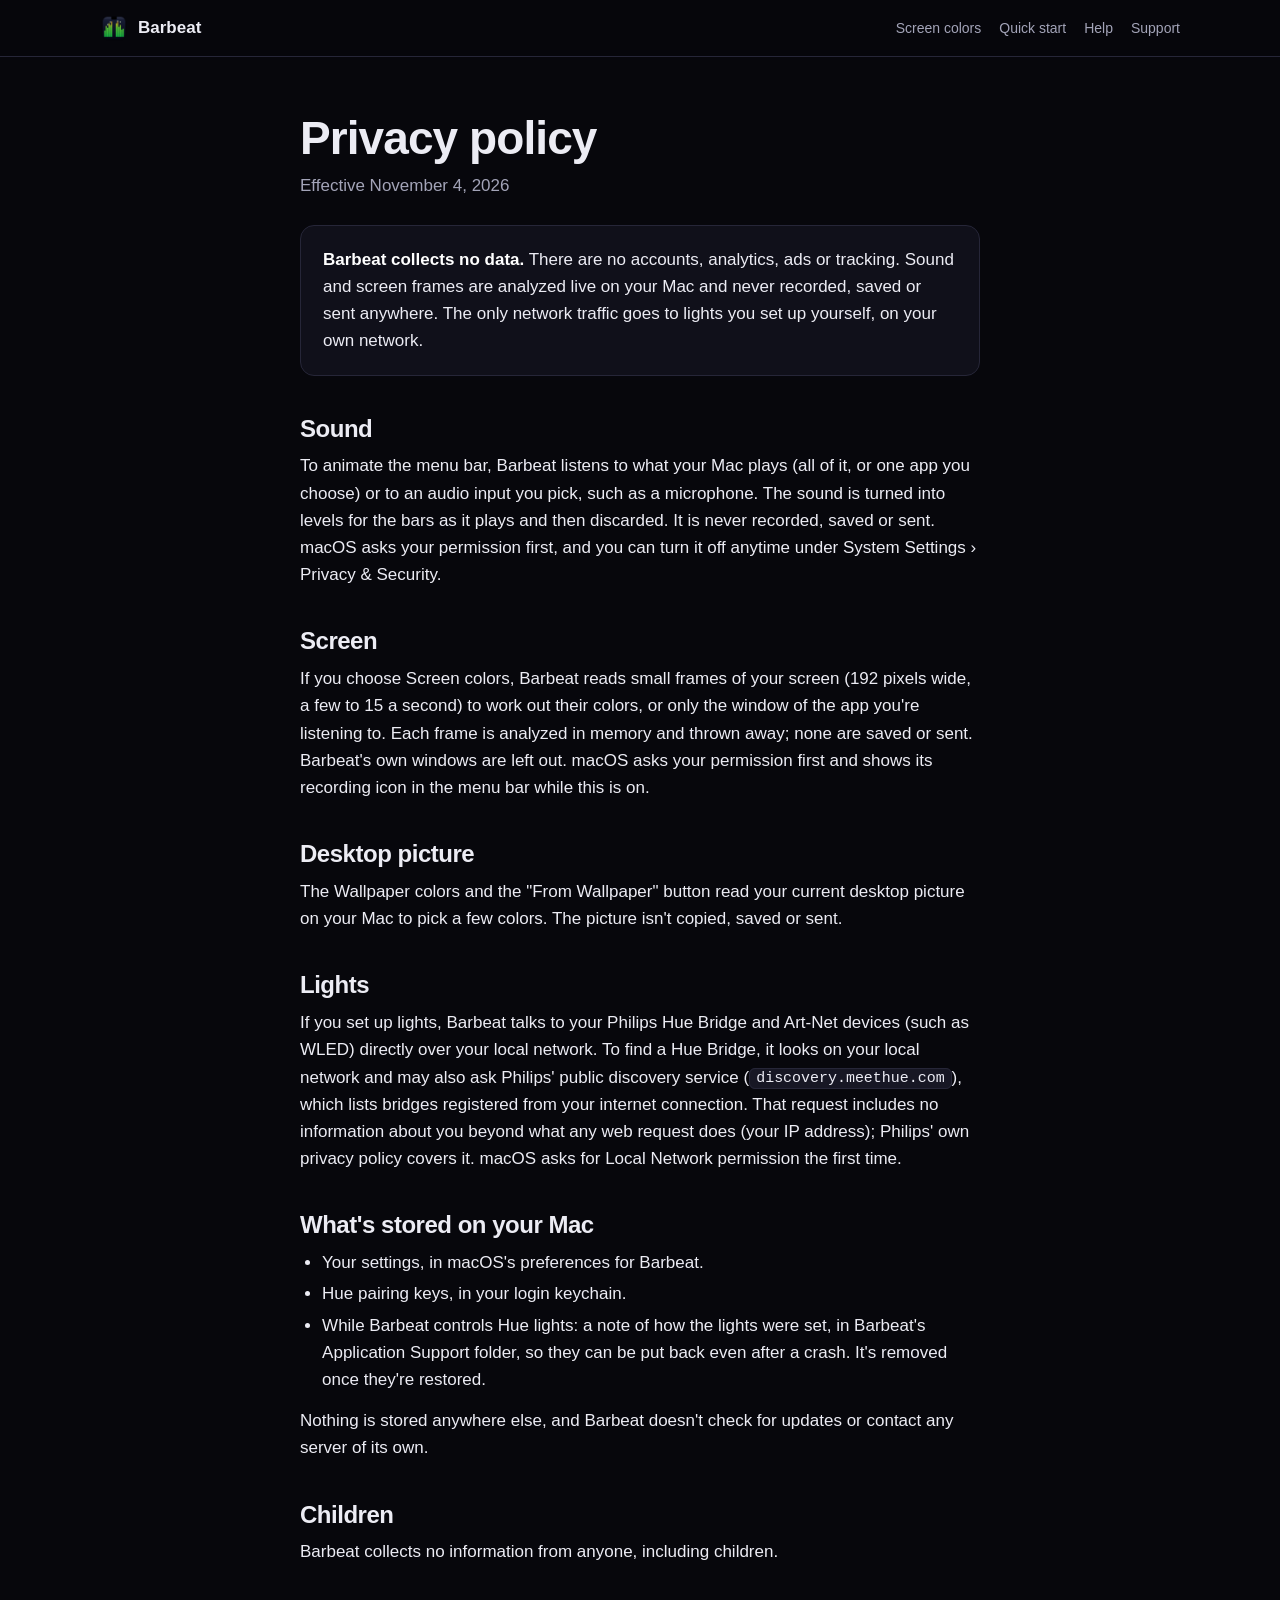
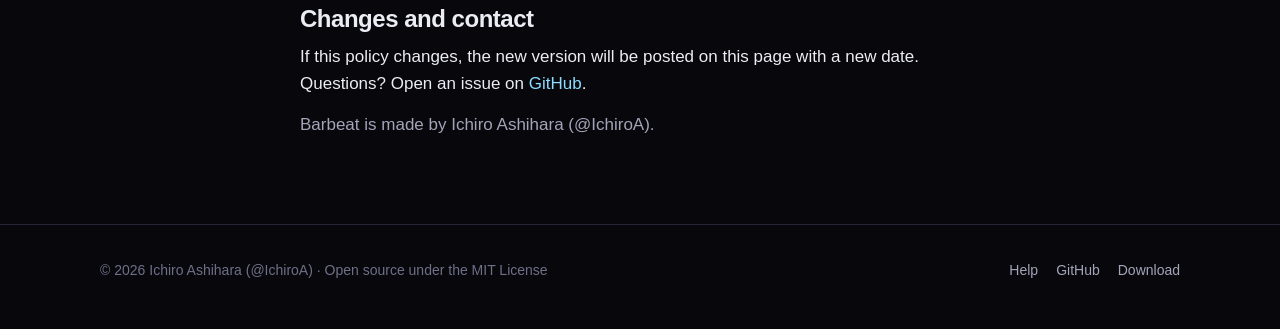
==== docs/privacy.html @ f51267a4 "Barbeat 1.10 A macOS menu bar light show that moves with your music and takes its colors from your s" ====
<!doctype html>
<html lang="en">
<head>
  <meta charset="utf-8">
  <meta name="viewport" content="width=device-width, initial-scale=1">
  <title>Barbeat · Privacy</title>
  <meta name="description" content="Barbeat's privacy policy: it collects no data. Sound and screen frames are analyzed live on your Mac and never recorded, saved or sent.">
  <link rel="icon" href="images/icon.png">
  <link rel="stylesheet" href="style.css">
</head>
<body>

<header class="topbar">
  <div class="wrap">
    <a class="brand" href="index.html"><img src="images/icon.png" alt="" width="28" height="28">Barbeat</a>
    <nav aria-label="Sections">
      <a href="index.html#screen-colors">Screen colors</a>
      <a class="optional" href="index.html#start">Quick start</a>
      <a href="index.html#help">Help</a>
      <a href="index.html#support">Support</a>
    </nav>
  </div>
</header>

<main class="page">
  <div class="wrap prose">
    <h1>Privacy policy</h1>
    <p class="muted">Effective November 4, 2026</p>

    <div class="summary-box">
      <p><strong>Barbeat collects no data.</strong> There are no accounts, analytics, ads or tracking. Sound and screen frames are analyzed live on your Mac and never recorded, saved or sent anywhere. The only network traffic goes to lights you set up yourself, on your own network.</p>
    </div>

    <h2>Sound</h2>
    <p>To animate the menu bar, Barbeat listens to what your Mac plays (all of it, or one app you choose) or to an audio input you pick, such as a microphone. The sound is turned into levels for the bars as it plays and then discarded. It is never recorded, saved or sent. macOS asks your permission first, and you can turn it off anytime under System Settings › Privacy &amp; Security.</p>

    <h2>Screen</h2>
    <p>If you choose Screen colors, Barbeat reads small frames of your screen (192 pixels wide, a few to 15 a second) to work out their colors, or only the window of the app you're listening to. Each frame is analyzed in memory and thrown away; none are saved or sent. Barbeat's own windows are left out. macOS asks your permission first and shows its recording icon in the menu bar while this is on.</p>

    <h2>Desktop picture</h2>
    <p>The Wallpaper colors and the "From Wallpaper" button read your current desktop picture on your Mac to pick a few colors. The picture isn't copied, saved or sent.</p>

    <h2>Lights</h2>
    <p>If you set up lights, Barbeat talks to your Philips Hue Bridge and Art-Net devices (such as WLED) directly over your local network. To find a Hue Bridge, it looks on your local network and may also ask Philips' public discovery service (<code>discovery.meethue.com</code>), which lists bridges registered from your internet connection. That request includes no information about you beyond what any web request does (your IP address); Philips' own privacy policy covers it. macOS asks for Local Network permission the first time.</p>

    <h2>What's stored on your Mac</h2>
    <ul>
      <li>Your settings, in macOS's preferences for Barbeat.</li>
      <li>Hue pairing keys, in your login keychain.</li>
      <li>While Barbeat controls Hue lights: a note of how the lights were set, in Barbeat's Application Support folder, so they can be put back even after a crash. It's removed once they're restored.</li>
    </ul>
    <p>Nothing is stored anywhere else, and Barbeat doesn't check for updates or contact any server of its own.</p>

    <h2>Children</h2>
    <p>Barbeat collects no information from anyone, including children.</p>

    <h2>Changes and contact</h2>
    <p>If this policy changes, the new version will be posted on this page with a new date. Questions? Open an issue on <a href="https://github.com/IchiroA/Barbeat/issues">GitHub</a>.</p>
    <p class="muted">Barbeat is made by Ichiro Ashihara (@IchiroA).</p>
  </div>
</main>

<footer>
  <div class="wrap">
    <span>© 2026 Ichiro Ashihara (@IchiroA) · Open source under the MIT License</span>
    <nav aria-label="Footer">
      <a href="index.html">Help</a>
      <a href="https://github.com/IchiroA/Barbeat">GitHub</a>
      <a href="https://github.com/IchiroA/Barbeat/releases/latest">Download</a>
    </nav>
  </div>
</footer>

</body>
</html>
---- docs/style.css ----
/* Barbeat help site. Dark on purpose: it's a light show. */
:root {
  color-scheme: dark;
  --bg: #07070c;
  --surface: #10101a;
  --surface-2: #171724;
  --line: #262638;
  --text: #ececf4;
  --muted: #a3a4b8;
  --faint: #6f7088;
  --link: #8bdcff;
  --cyan: #22d3ee;
  --blue: #6366f1;
  --violet: #a855f7;
  --pink: #ec4899;
  --spectrum: linear-gradient(90deg, var(--cyan), var(--blue) 38%, var(--violet) 68%, var(--pink));
  --radius: 14px;
  --wide: 1120px;
  --text-width: 720px;
}

* { box-sizing: border-box; }
html { scroll-behavior: smooth; scroll-padding-top: 72px; }
@media (prefers-reduced-motion: reduce) { html { scroll-behavior: auto; } }

body {
  margin: 0;
  background: var(--bg);
  color: var(--text);
  font: 17px/1.6 -apple-system, BlinkMacSystemFont, "SF Pro Text", "Helvetica Neue", Helvetica, Arial, sans-serif;
  -webkit-font-smoothing: antialiased;
}

img { display: block; max-width: 100%; height: auto; }
a { color: var(--link); text-decoration: none; }
a:hover { text-decoration: underline; }
code, kbd { font: 0.88em/1.4 ui-monospace, "SF Mono", Menlo, monospace; background: var(--surface-2); border: 1px solid var(--line); border-radius: 6px; padding: 0.1em 0.4em; }
strong { color: #fff; font-weight: 600; }

.wrap { max-width: var(--wide); margin: 0 auto; padding: 0 20px; }
.prose { max-width: var(--text-width); }

/* Top bar */
.topbar {
  position: sticky; top: 0; z-index: 10;
  background: rgba(7, 7, 12, 0.82);
  backdrop-filter: saturate(160%) blur(14px);
  -webkit-backdrop-filter: saturate(160%) blur(14px);
  border-bottom: 1px solid var(--line);
}
.topbar .wrap { display: flex; align-items: center; gap: 20px; height: 56px; }
.brand { flex-shrink: 0; display: flex; align-items: center; gap: 10px; color: var(--text); font-weight: 650; font-size: 17px; }
.brand:hover { text-decoration: none; }
.brand img { width: 28px; height: 28px; border-radius: 7px; }
.topbar nav { display: flex; gap: 18px; margin-left: auto; overflow-x: auto; scrollbar-width: none; }
.topbar nav::-webkit-scrollbar { display: none; }
.topbar nav a { color: var(--muted); font-size: 14px; white-space: nowrap; }
.topbar nav a:hover { color: var(--text); text-decoration: none; }
@media (max-width: 760px) { .topbar nav .optional { display: none; } }

/* Buttons */
.buttons { display: flex; flex-wrap: wrap; gap: 12px; justify-content: center; }
.button {
  display: inline-flex; align-items: center; gap: 8px;
  padding: 11px 20px; border-radius: 999px; font-weight: 600; font-size: 16px;
  color: #fff; background: var(--surface-2); border: 1px solid var(--line);
}
.button:hover { text-decoration: none; border-color: #3a3a52; }
.button.primary { background: var(--spectrum); border: 0; color: #0a0a12; }
.button.primary:hover { filter: brightness(1.08); }

/* Hero */
.hero { text-align: center; padding-top: 72px; padding-bottom: 24px; }
.hero .icon { width: 96px; height: 96px; margin: 0 auto 22px; border-radius: 22px; box-shadow: 0 12px 40px rgba(99, 102, 241, 0.35); }
.hero h1 { font-size: clamp(36px, 6vw, 64px); line-height: 1.05; letter-spacing: -0.025em; margin: 0 0 18px; font-weight: 750; }
.gradient-text { background: var(--spectrum); -webkit-background-clip: text; background-clip: text; color: transparent; }
.hero .lede { font-size: clamp(18px, 2.2vw, 21px); color: var(--muted); max-width: 720px; margin: 0 auto 28px; }
.hero .fine { color: var(--faint); font-size: 14px; margin-top: 14px; }

.shot { position: relative; margin: 40px auto 0; border-radius: var(--radius); overflow: hidden; border: 1px solid var(--line); }
.shot.glow { box-shadow: 0 30px 120px -20px rgba(168, 85, 247, 0.35), 0 10px 60px -10px rgba(34, 211, 238, 0.25); }
figure { margin: 0; }
figcaption { color: var(--faint); font-size: 14px; margin-top: 10px; }
.hero figcaption { text-align: center; }

/* Sections */
section { padding: 72px 0; border-top: 1px solid var(--line); }
section.first { border-top: 0; }
.eyebrow { display: inline-block; font-size: 13px; font-weight: 700; letter-spacing: 0.08em; text-transform: uppercase; margin-bottom: 10px; }
h2 { font-size: clamp(28px, 4vw, 42px); line-height: 1.12; letter-spacing: -0.02em; margin: 0 0 16px; font-weight: 720; }
h3 { font-size: 22px; line-height: 1.25; margin: 40px 0 10px; font-weight: 680; letter-spacing: -0.01em; }
h4 { font-size: 17px; margin: 0 0 6px; font-weight: 650; }
p { margin: 0 0 14px; }
.lead { font-size: 19px; color: var(--muted); max-width: var(--text-width); }
.muted { color: var(--muted); }
ul, ol { padding-left: 1.3em; margin: 0 0 14px; }
li { margin: 4px 0; }

/* Screen colors feature */
.feature-head { text-align: center; max-width: 820px; margin: 0 auto 40px; }
.feature-head .lead { margin: 0 auto; }
.cards { display: grid; grid-template-columns: repeat(auto-fit, minmax(260px, 1fr)); gap: 16px; }
.card { background: var(--surface); border: 1px solid var(--line); border-radius: var(--radius); padding: 22px; }
.card p:last-child { margin-bottom: 0; }
.card .tag { display: inline-block; font-size: 12px; font-weight: 700; color: #0a0a12; background: var(--spectrum); border-radius: 999px; padding: 2px 10px; margin-bottom: 10px; }
.pair { display: grid; grid-template-columns: 1fr 1fr; gap: 14px; margin-top: 18px; }
.pair figure { background: var(--surface); border: 1px solid var(--line); border-radius: var(--radius); overflow: hidden; }
.pair figcaption { margin: 0; padding: 10px 14px; color: var(--muted); }
.pair figcaption strong { color: var(--text); }
@media (max-width: 680px) { .pair { grid-template-columns: 1fr; } }
.facts { display: grid; grid-template-columns: repeat(auto-fit, minmax(230px, 1fr)); gap: 14px; margin-top: 28px; }
.fact { border-left: 2px solid; border-image: var(--spectrum) 1; padding: 2px 0 2px 14px; }
.fact strong { display: block; font-size: 16px; }
.fact span { color: var(--muted); font-size: 15px; }
.note { background: var(--surface); border: 1px solid var(--line); border-radius: 10px; padding: 14px 16px; color: var(--muted); font-size: 15px; margin-top: 22px; }

/* Steps */
.steps { counter-reset: step; list-style: none; padding: 0; display: grid; gap: 12px; }
.steps li { counter-increment: step; position: relative; padding: 16px 18px 16px 62px; background: var(--surface); border: 1px solid var(--line); border-radius: 12px; margin: 0; }
.steps li::before { content: counter(step); position: absolute; left: 18px; top: 15px; width: 28px; height: 28px; border-radius: 50%; background: var(--spectrum); color: #0a0a12; font-weight: 750; font-size: 15px; display: grid; place-items: center; }
.steps li p { margin: 2px 0 0; color: var(--muted); }

/* Style gallery */
.styles { display: grid; gap: 10px; margin-top: 28px; }
.style { display: grid; grid-template-columns: 210px 1fr; gap: 20px; align-items: center; background: var(--surface); border: 1px solid var(--line); border-radius: 12px; padding: 14px 16px; }
.style h4 { margin: 0; }
.style p { margin: 2px 0 0; color: var(--muted); font-size: 15px; line-height: 1.45; }
.style img { border-radius: 6px; width: 100%; }
@media (max-width: 720px) { .style { grid-template-columns: 1fr; gap: 10px; } }

/* Settings reference */
.settings { display: grid; grid-template-columns: 320px 1fr; gap: 48px; align-items: start; margin-top: 28px; }
.settings .panel { border-radius: 12px; overflow: hidden; border: 1px solid var(--line); }
@media (max-width: 860px) {
  .settings { grid-template-columns: 1fr; }
  .settings .panel { max-width: 320px; max-height: 560px; margin: 0 auto; }
}
dl { margin: 0; }
dt { font-weight: 650; margin-top: 18px; }
dt:first-child { margin-top: 0; }
dd { margin: 4px 0 0; color: var(--muted); }
dl + p { margin-top: 22px; }
.group-title { font-size: 13px; font-weight: 700; letter-spacing: 0.08em; text-transform: uppercase; color: var(--faint); margin: 34px 0 6px; padding-top: 18px; border-top: 1px solid var(--line); }
.group-title:first-child { margin-top: 0; padding-top: 0; border-top: 0; }

/* FAQ */
details { background: var(--surface); border: 1px solid var(--line); border-radius: 12px; padding: 0 18px; margin: 10px 0; }
summary { cursor: pointer; padding: 15px 0; font-weight: 620; list-style: none; display: flex; justify-content: space-between; gap: 12px; }
summary::-webkit-details-marker { display: none; }
summary::after { content: "+"; color: var(--faint); font-weight: 400; font-size: 22px; line-height: 1; }
details[open] summary::after { content: "–"; }
details > div { padding: 0 0 16px; color: var(--muted); }
details > div p:last-child { margin-bottom: 0; }

/* Support */
.support { text-align: center; }
.support .lead { margin: 0 auto 26px; }
.heart { color: var(--pink); }

footer { border-top: 1px solid var(--line); padding: 34px 0 48px; color: var(--faint); font-size: 14px; }
footer .wrap { display: flex; flex-wrap: wrap; gap: 10px 24px; justify-content: space-between; }
footer nav { display: flex; gap: 18px; flex-wrap: wrap; }
footer a { color: var(--muted); }

/* Privacy page */
.page { padding: 56px 0 72px; }
.page h1 { font-size: clamp(32px, 5vw, 46px); letter-spacing: -0.02em; margin: 0 0 8px; line-height: 1.1; }
.page h2 { font-size: 24px; margin: 40px 0 10px; }
.summary-box { background: var(--surface); border: 1px solid var(--line); border-radius: var(--radius); padding: 20px 22px; margin: 26px 0; }
.summary-box p:last-child { margin: 0; }
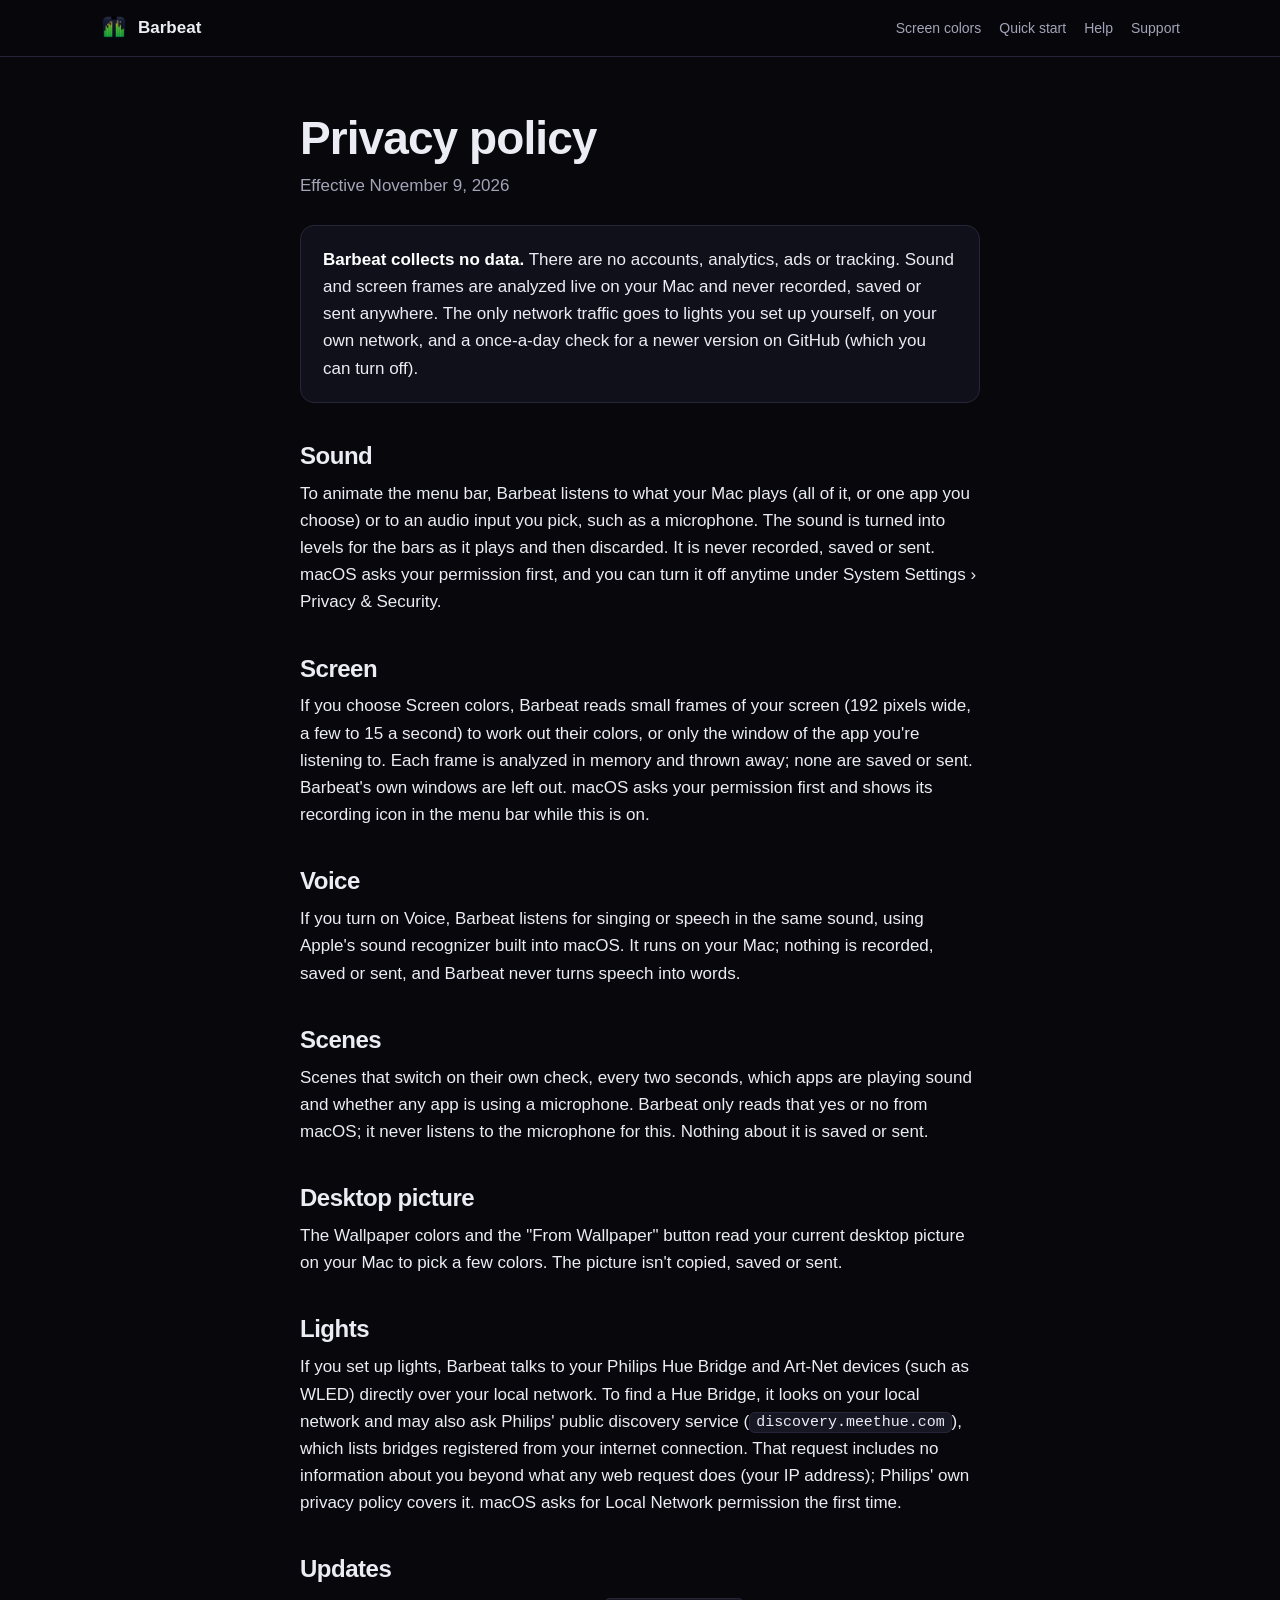
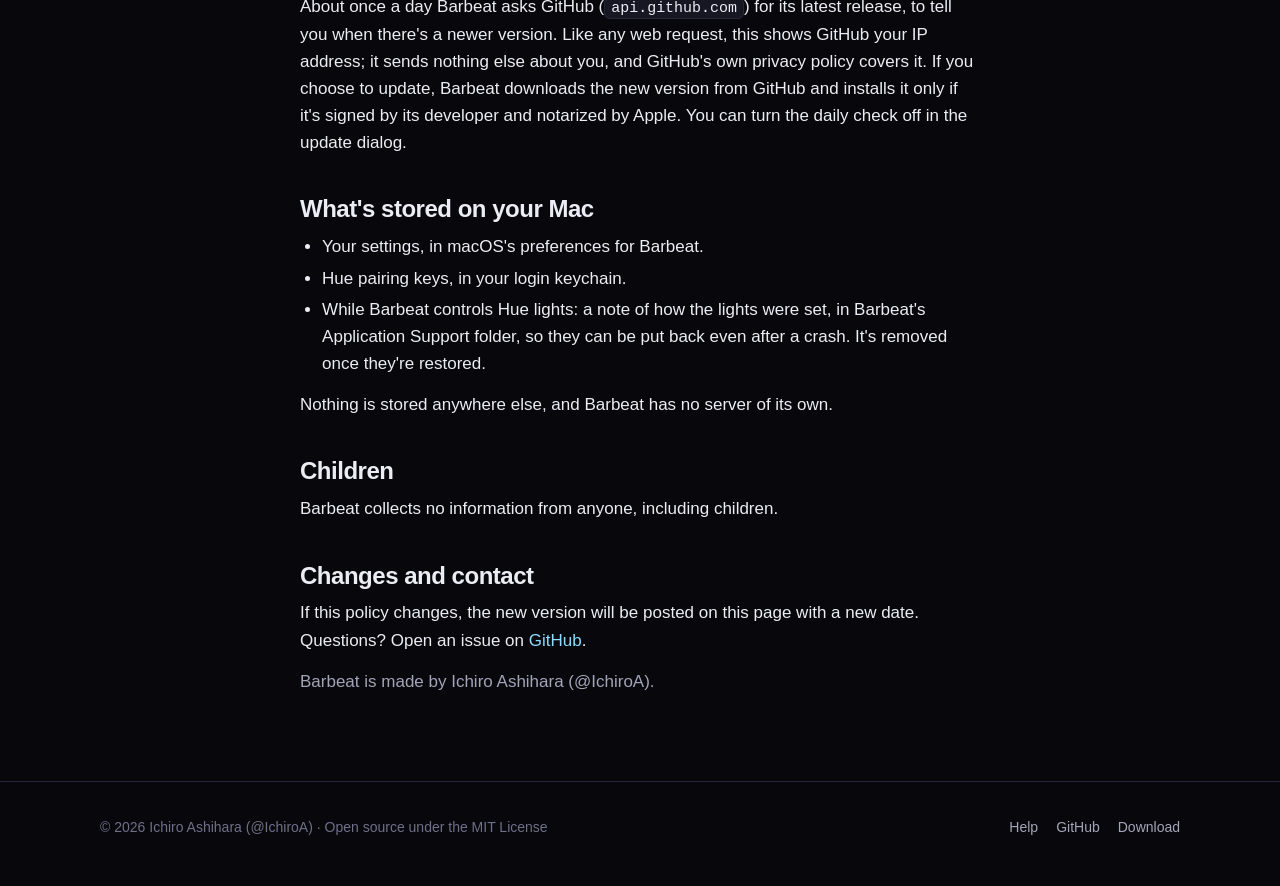
==== commit ecab552a: "Barbeat 1.11: Screen colors switch, Settings window, Scenes, Voice, updates - Screen colors is its o" ====
--- a/docs/privacy.html
+++ b/docs/privacy.html
@@ -4,7 +4,8 @@
   <meta charset="utf-8">
   <meta name="viewport" content="width=device-width, initial-scale=1">
   <title>Barbeat · Privacy</title>
-  <meta name="description" content="Barbeat's privacy policy: it collects no data. Sound and screen frames are analyzed live on your Mac and never recorded, saved or sent.">
+  <meta name="description" content="Barbeat's privacy policy: it collects no data. Sound and screen frames are analyzed live on your Mac and never recorded, saved or sent. It checks GitHub for updates once a day.">
+  <link rel="canonical" href="https://ichiroa.github.io/Barbeat/privacy.html">
   <link rel="icon" href="images/icon.png">
   <link rel="stylesheet" href="style.css">
 </head>
@@ -25,10 +26,10 @@
 <main class="page">
   <div class="wrap prose">
     <h1>Privacy policy</h1>
-    <p class="muted">Effective November 4, 2026</p>
+    <p class="muted">Effective November 9, 2026</p>
 
     <div class="summary-box">
-      <p><strong>Barbeat collects no data.</strong> There are no accounts, analytics, ads or tracking. Sound and screen frames are analyzed live on your Mac and never recorded, saved or sent anywhere. The only network traffic goes to lights you set up yourself, on your own network.</p>
+      <p><strong>Barbeat collects no data.</strong> There are no accounts, analytics, ads or tracking. Sound and screen frames are analyzed live on your Mac and never recorded, saved or sent anywhere. The only network traffic goes to lights you set up yourself, on your own network, and a once-a-day check for a newer version on GitHub (which you can turn off).</p>
     </div>
 
     <h2>Sound</h2>
@@ -37,11 +38,20 @@
     <h2>Screen</h2>
     <p>If you choose Screen colors, Barbeat reads small frames of your screen (192 pixels wide, a few to 15 a second) to work out their colors, or only the window of the app you're listening to. Each frame is analyzed in memory and thrown away; none are saved or sent. Barbeat's own windows are left out. macOS asks your permission first and shows its recording icon in the menu bar while this is on.</p>
 
+    <h2>Voice</h2>
+    <p>If you turn on Voice, Barbeat listens for singing or speech in the same sound, using Apple's sound recognizer built into macOS. It runs on your Mac; nothing is recorded, saved or sent, and Barbeat never turns speech into words.</p>
+
+    <h2>Scenes</h2>
+    <p>Scenes that switch on their own check, every two seconds, which apps are playing sound and whether any app is using a microphone. Barbeat only reads that yes or no from macOS; it never listens to the microphone for this. Nothing about it is saved or sent.</p>
+
     <h2>Desktop picture</h2>
     <p>The Wallpaper colors and the "From Wallpaper" button read your current desktop picture on your Mac to pick a few colors. The picture isn't copied, saved or sent.</p>
 
     <h2>Lights</h2>
     <p>If you set up lights, Barbeat talks to your Philips Hue Bridge and Art-Net devices (such as WLED) directly over your local network. To find a Hue Bridge, it looks on your local network and may also ask Philips' public discovery service (<code>discovery.meethue.com</code>), which lists bridges registered from your internet connection. That request includes no information about you beyond what any web request does (your IP address); Philips' own privacy policy covers it. macOS asks for Local Network permission the first time.</p>
+
+    <h2>Updates</h2>
+    <p>About once a day Barbeat asks GitHub (<code>api.github.com</code>) for its latest release, to tell you when there's a newer version. Like any web request, this shows GitHub your IP address; it sends nothing else about you, and GitHub's own privacy policy covers it. If you choose to update, Barbeat downloads the new version from GitHub and installs it only if it's signed by its developer and notarized by Apple. You can turn the daily check off in the update dialog.</p>
 
     <h2>What's stored on your Mac</h2>
     <ul>
@@ -49,7 +59,7 @@
       <li>Hue pairing keys, in your login keychain.</li>
       <li>While Barbeat controls Hue lights: a note of how the lights were set, in Barbeat's Application Support folder, so they can be put back even after a crash. It's removed once they're restored.</li>
     </ul>
-    <p>Nothing is stored anywhere else, and Barbeat doesn't check for updates or contact any server of its own.</p>
+    <p>Nothing is stored anywhere else, and Barbeat has no server of its own.</p>
 
     <h2>Children</h2>
     <p>Barbeat collects no information from anyone, including children.</p>
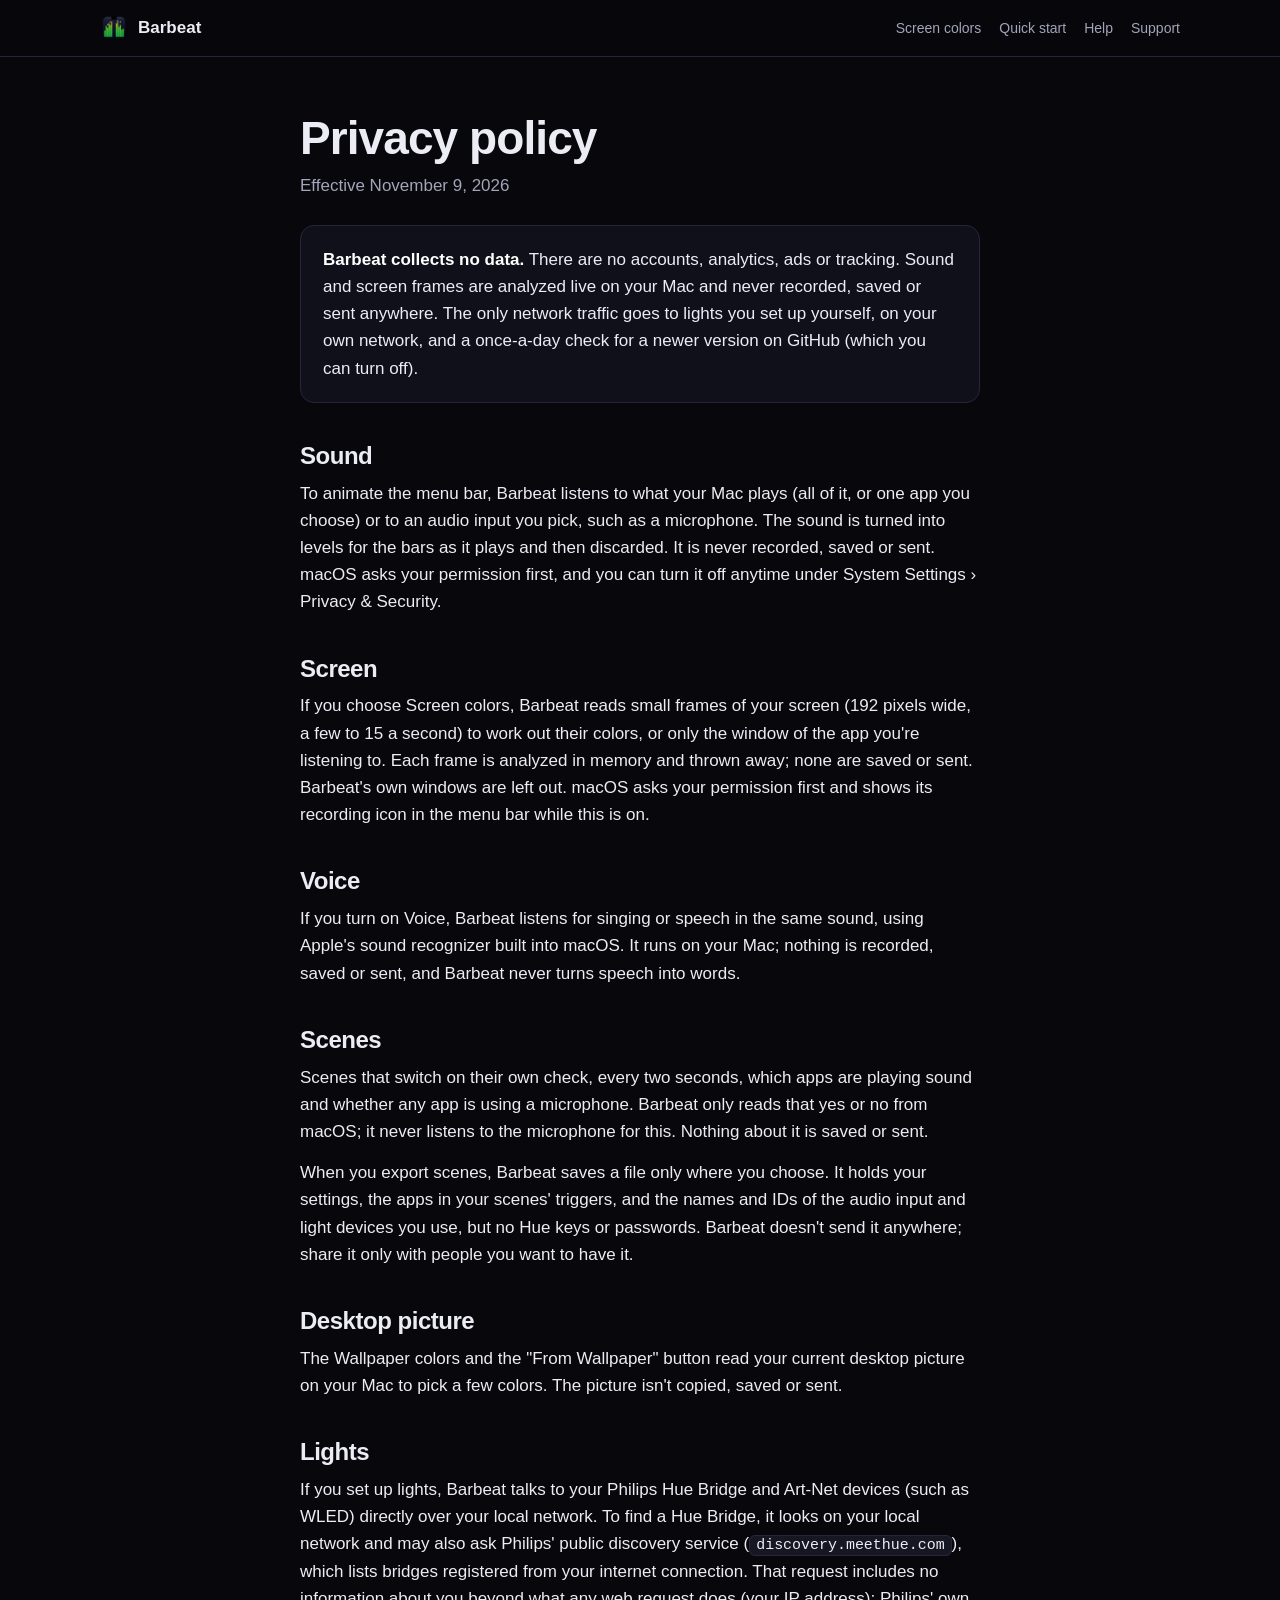
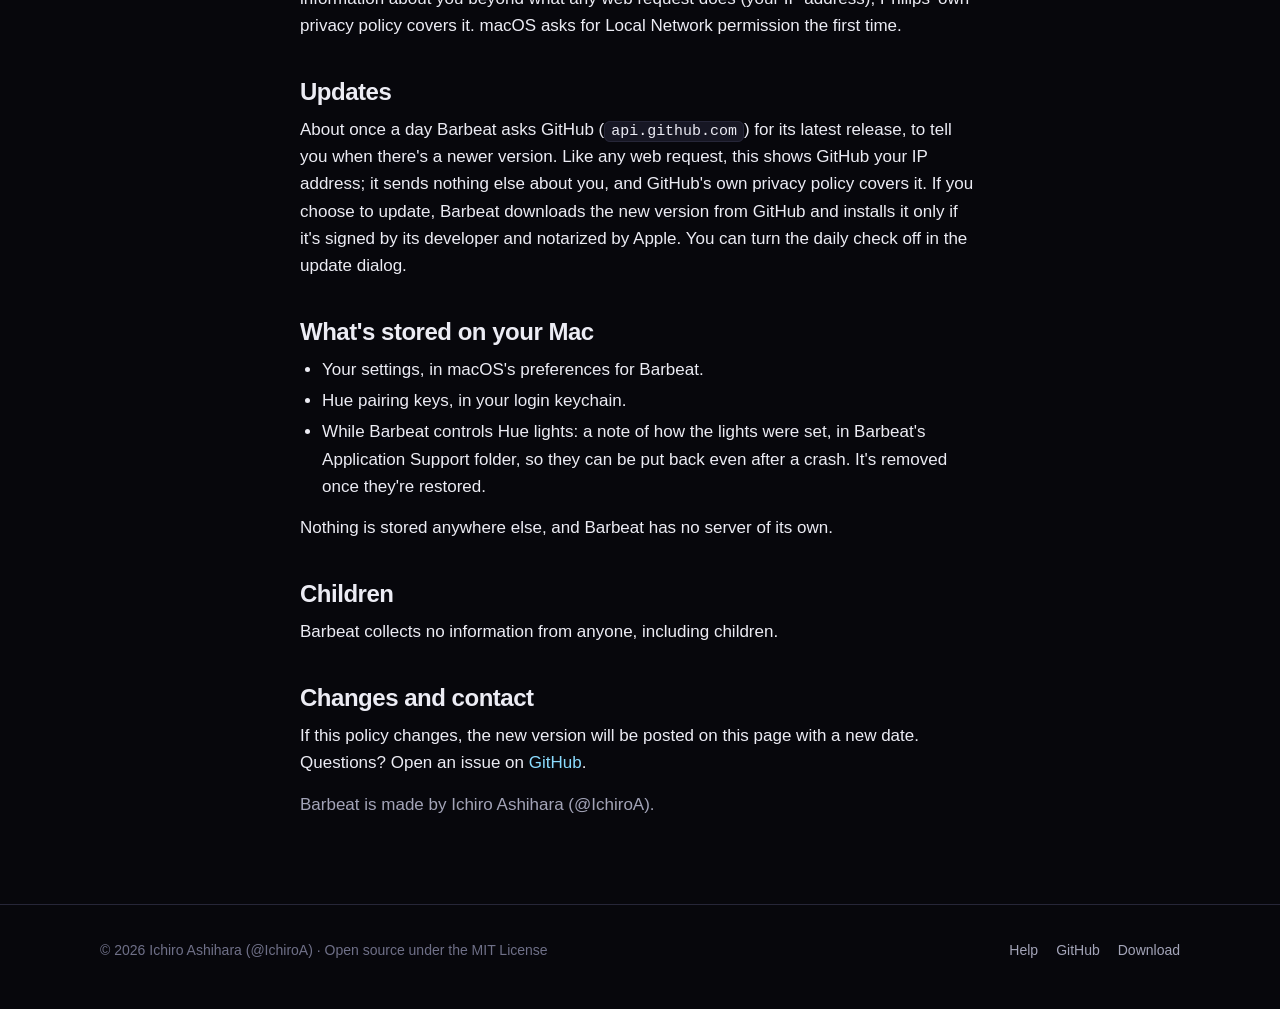
==== commit 11e7696b: "Barbeat 1.12: Scenes save almost every setting, export and import, Chameleon - Scenes now hold almos" ====
--- a/docs/privacy.html
+++ b/docs/privacy.html
@@ -43,6 +43,7 @@
 
     <h2>Scenes</h2>
     <p>Scenes that switch on their own check, every two seconds, which apps are playing sound and whether any app is using a microphone. Barbeat only reads that yes or no from macOS; it never listens to the microphone for this. Nothing about it is saved or sent.</p>
+    <p>When you export scenes, Barbeat saves a file only where you choose. It holds your settings, the apps in your scenes' triggers, and the names and IDs of the audio input and light devices you use, but no Hue keys or passwords. Barbeat doesn't send it anywhere; share it only with people you want to have it.</p>
 
     <h2>Desktop picture</h2>
     <p>The Wallpaper colors and the "From Wallpaper" button read your current desktop picture on your Mac to pick a few colors. The picture isn't copied, saved or sent.</p>
--- a/docs/style.css
+++ b/docs/style.css
@@ -100,6 +100,9 @@
 .feature-head { text-align: center; max-width: 820px; margin: 0 auto 40px; }
 .feature-head .lead { margin: 0 auto; }
 .cards { display: grid; grid-template-columns: repeat(auto-fit, minmax(260px, 1fr)); gap: 16px; }
+/* Four cards: two by two, so none is left on its own. */
+.cards.two { grid-template-columns: 1fr 1fr; }
+@media (max-width: 680px) { .cards.two { grid-template-columns: 1fr; } }
 .card { background: var(--surface); border: 1px solid var(--line); border-radius: var(--radius); padding: 22px; }
 .card p:last-child { margin-bottom: 0; }
 .card .tag { display: inline-block; font-size: 12px; font-weight: 700; color: #0a0a12; background: var(--spectrum); border-radius: 999px; padding: 2px 10px; margin-bottom: 10px; }
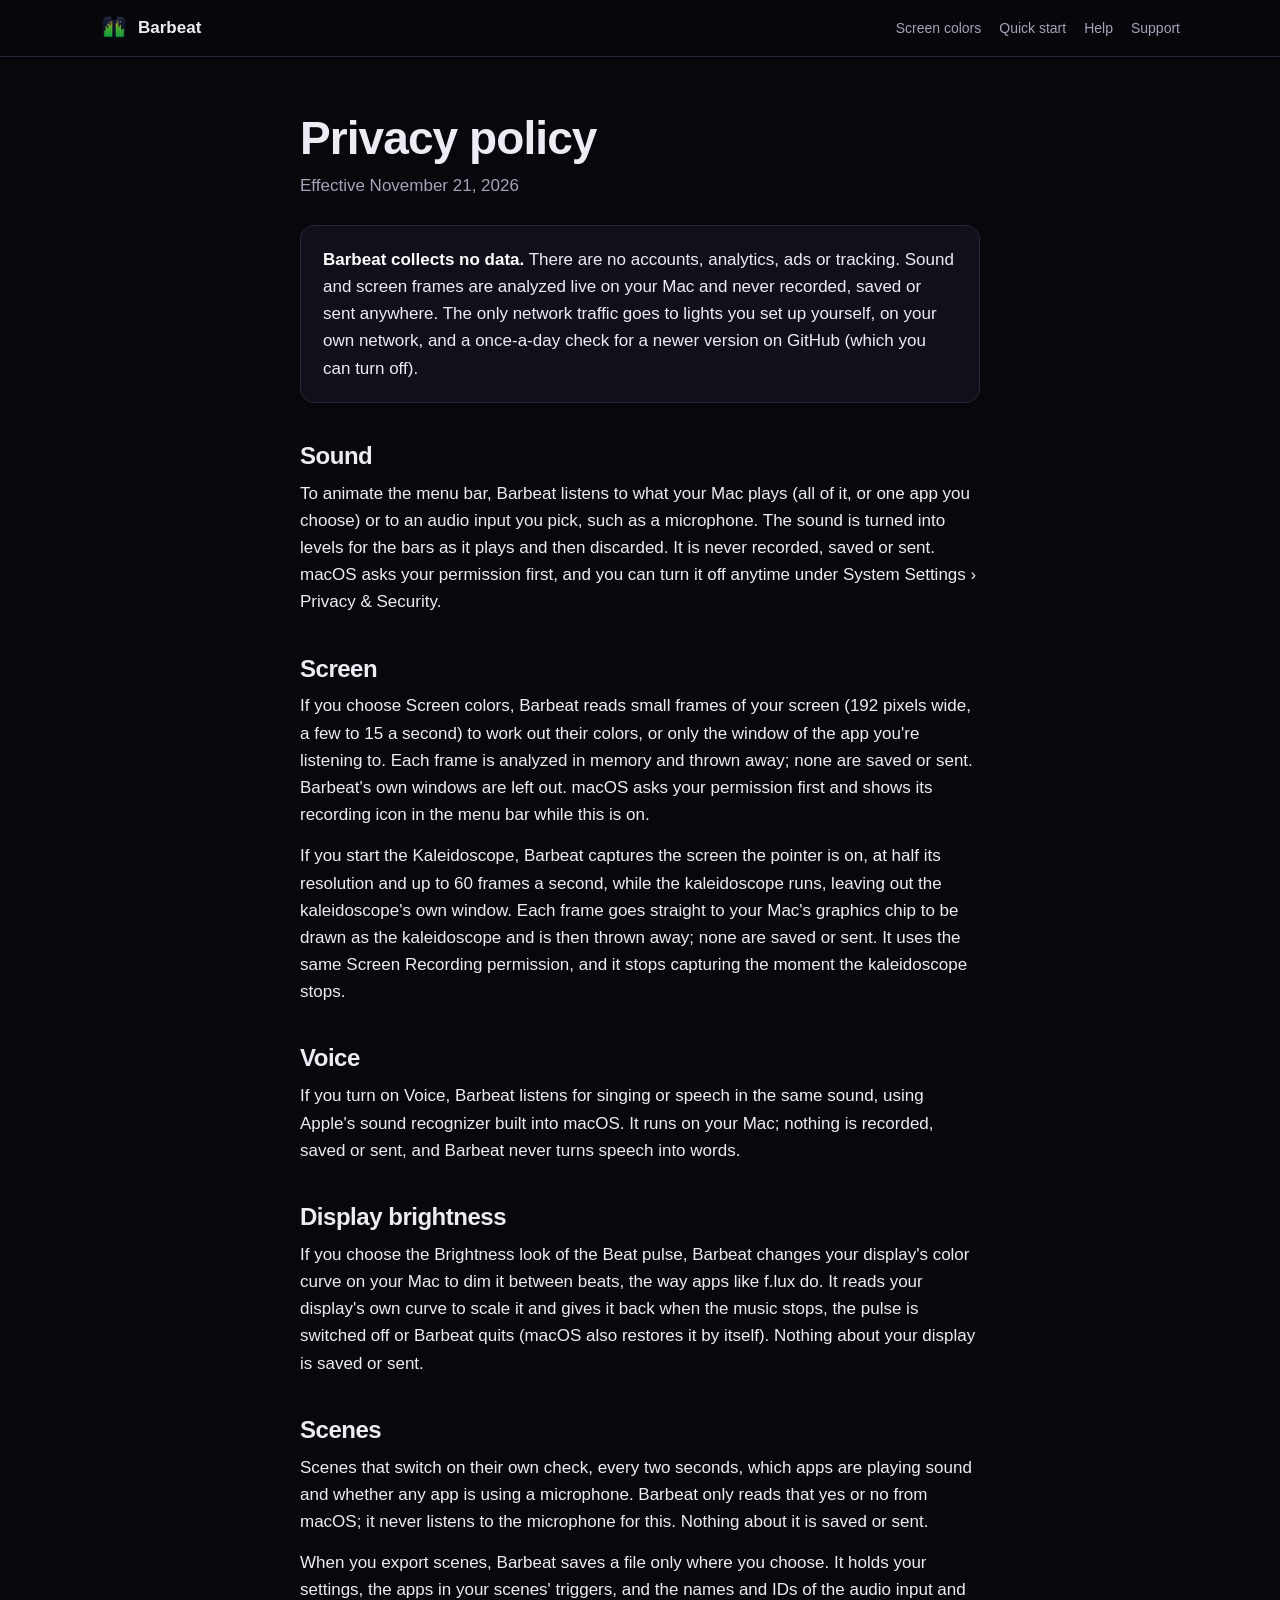
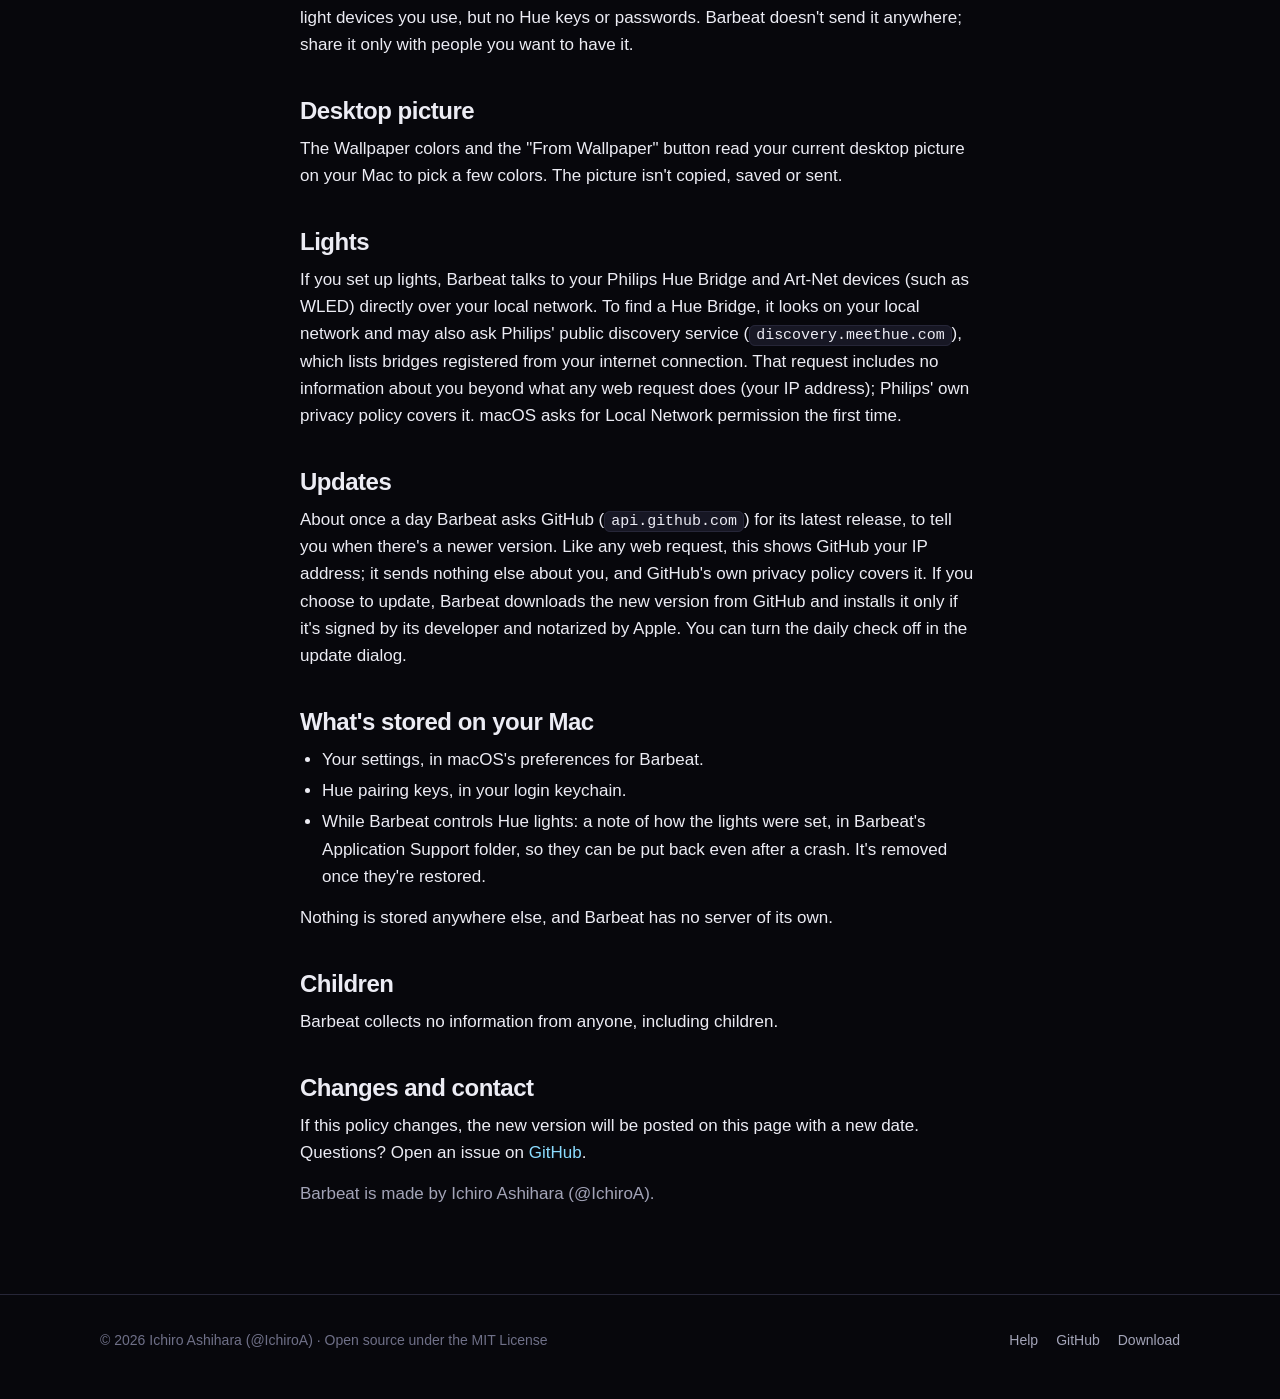
==== commit 73305bd2: "Barbeat 2.0: Beat pulse, Kaleidoscope, beat clock, sharper voice detection - Beat pulse: the whole s" ====
--- a/docs/privacy.html
+++ b/docs/privacy.html
@@ -26,7 +26,7 @@
 <main class="page">
   <div class="wrap prose">
     <h1>Privacy policy</h1>
-    <p class="muted">Effective November 9, 2026</p>
+    <p class="muted">Effective November 21, 2026</p>
 
     <div class="summary-box">
       <p><strong>Barbeat collects no data.</strong> There are no accounts, analytics, ads or tracking. Sound and screen frames are analyzed live on your Mac and never recorded, saved or sent anywhere. The only network traffic goes to lights you set up yourself, on your own network, and a once-a-day check for a newer version on GitHub (which you can turn off).</p>
@@ -37,9 +37,13 @@
 
     <h2>Screen</h2>
     <p>If you choose Screen colors, Barbeat reads small frames of your screen (192 pixels wide, a few to 15 a second) to work out their colors, or only the window of the app you're listening to. Each frame is analyzed in memory and thrown away; none are saved or sent. Barbeat's own windows are left out. macOS asks your permission first and shows its recording icon in the menu bar while this is on.</p>
+    <p>If you start the Kaleidoscope, Barbeat captures the screen the pointer is on, at half its resolution and up to 60 frames a second, while the kaleidoscope runs, leaving out the kaleidoscope's own window. Each frame goes straight to your Mac's graphics chip to be drawn as the kaleidoscope and is then thrown away; none are saved or sent. It uses the same Screen Recording permission, and it stops capturing the moment the kaleidoscope stops.</p>
 
     <h2>Voice</h2>
     <p>If you turn on Voice, Barbeat listens for singing or speech in the same sound, using Apple's sound recognizer built into macOS. It runs on your Mac; nothing is recorded, saved or sent, and Barbeat never turns speech into words.</p>
+
+    <h2>Display brightness</h2>
+    <p>If you choose the Brightness look of the Beat pulse, Barbeat changes your display's color curve on your Mac to dim it between beats, the way apps like f.lux do. It reads your display's own curve to scale it and gives it back when the music stops, the pulse is switched off or Barbeat quits (macOS also restores it by itself). Nothing about your display is saved or sent.</p>
 
     <h2>Scenes</h2>
     <p>Scenes that switch on their own check, every two seconds, which apps are playing sound and whether any app is using a microphone. Barbeat only reads that yes or no from macOS; it never listens to the microphone for this. Nothing about it is saved or sent.</p>
--- a/docs/style.css
+++ b/docs/style.css
@@ -111,6 +111,12 @@
 .pair figcaption { margin: 0; padding: 10px 14px; color: var(--muted); }
 .pair figcaption strong { color: var(--text); }
 @media (max-width: 680px) { .pair { grid-template-columns: 1fr; } }
+.trio { display: grid; grid-template-columns: repeat(3, 1fr); gap: 14px; margin-top: 18px; }
+.trio figure { margin: 0; background: var(--surface); border: 1px solid var(--line); border-radius: var(--radius); overflow: hidden; }
+.trio img { display: block; width: 100%; height: auto; }
+.trio figcaption { margin: 0; padding: 10px 14px; color: var(--muted); }
+.trio figcaption strong { color: var(--text); }
+@media (max-width: 820px) { .trio { grid-template-columns: 1fr; } }
 .facts { display: grid; grid-template-columns: repeat(auto-fit, minmax(230px, 1fr)); gap: 14px; margin-top: 28px; }
 .fact { border-left: 2px solid; border-image: var(--spectrum) 1; padding: 2px 0 2px 14px; }
 .fact strong { display: block; font-size: 16px; }
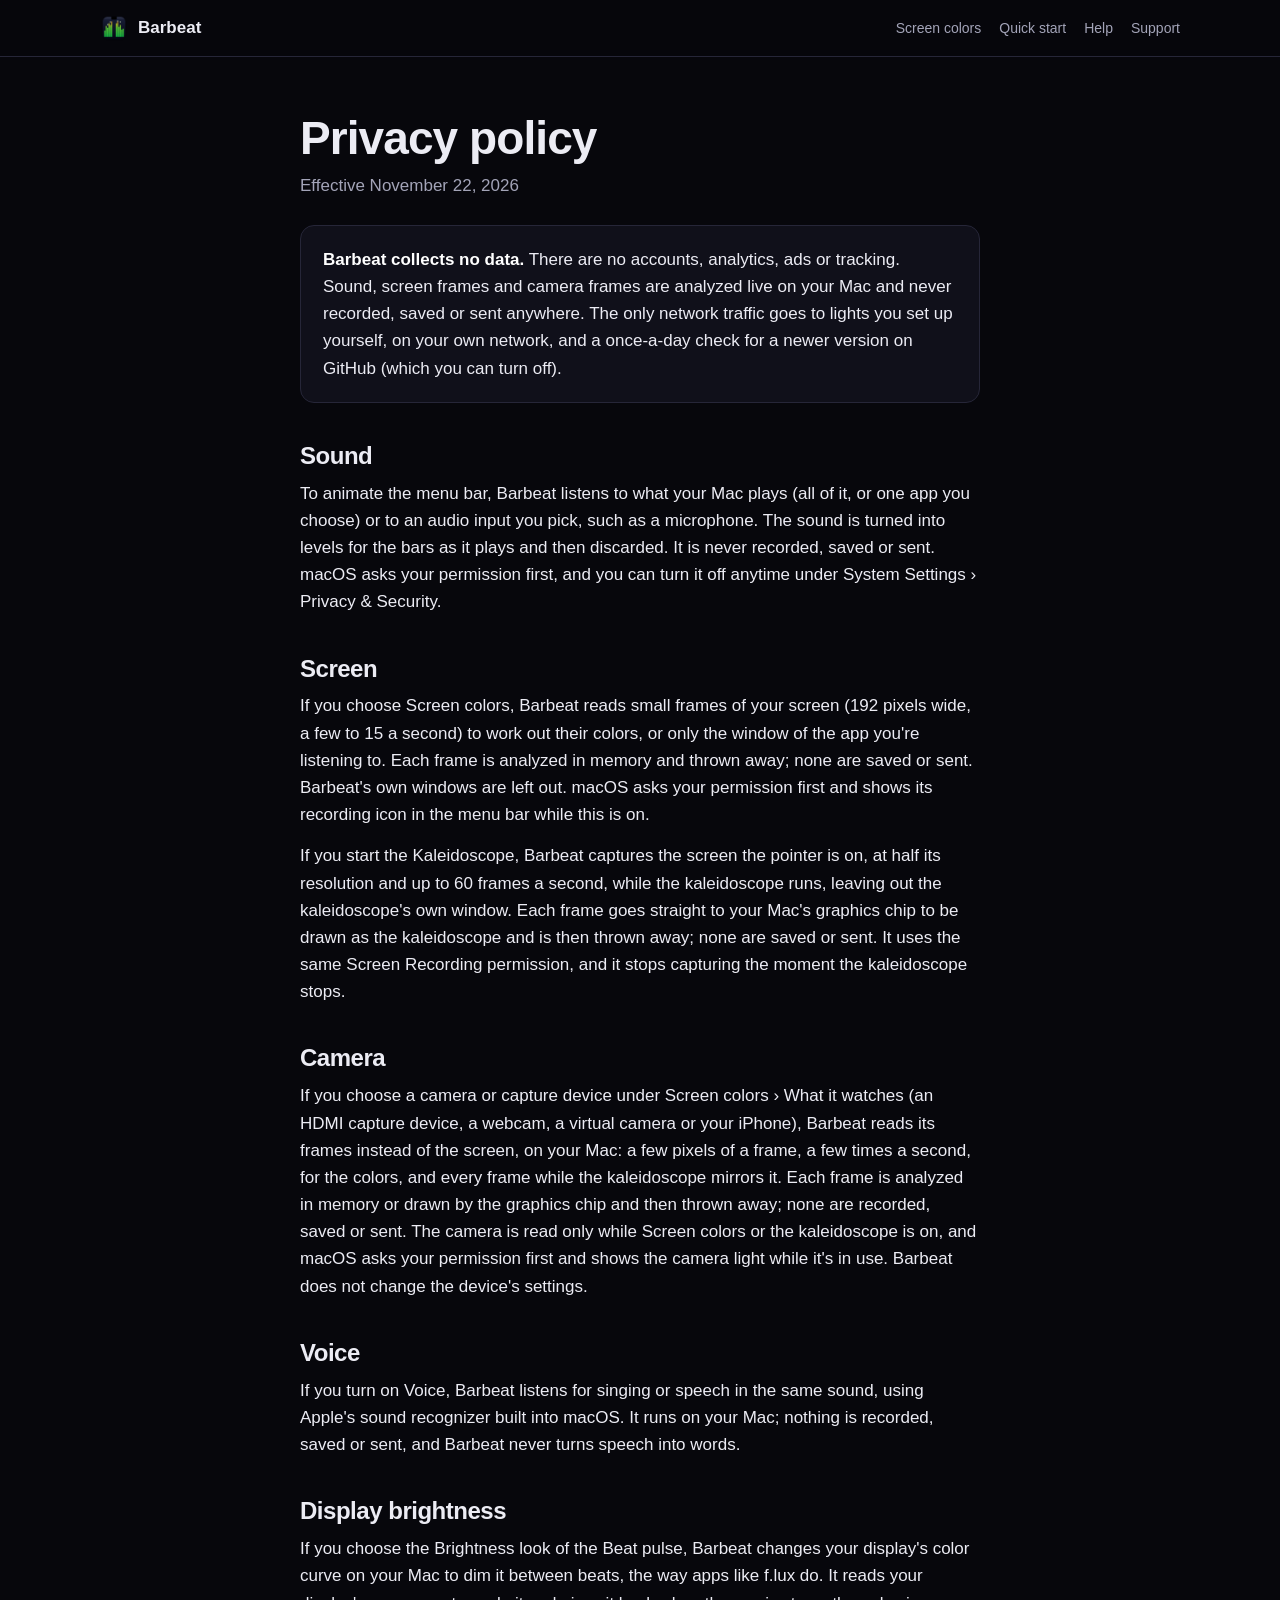
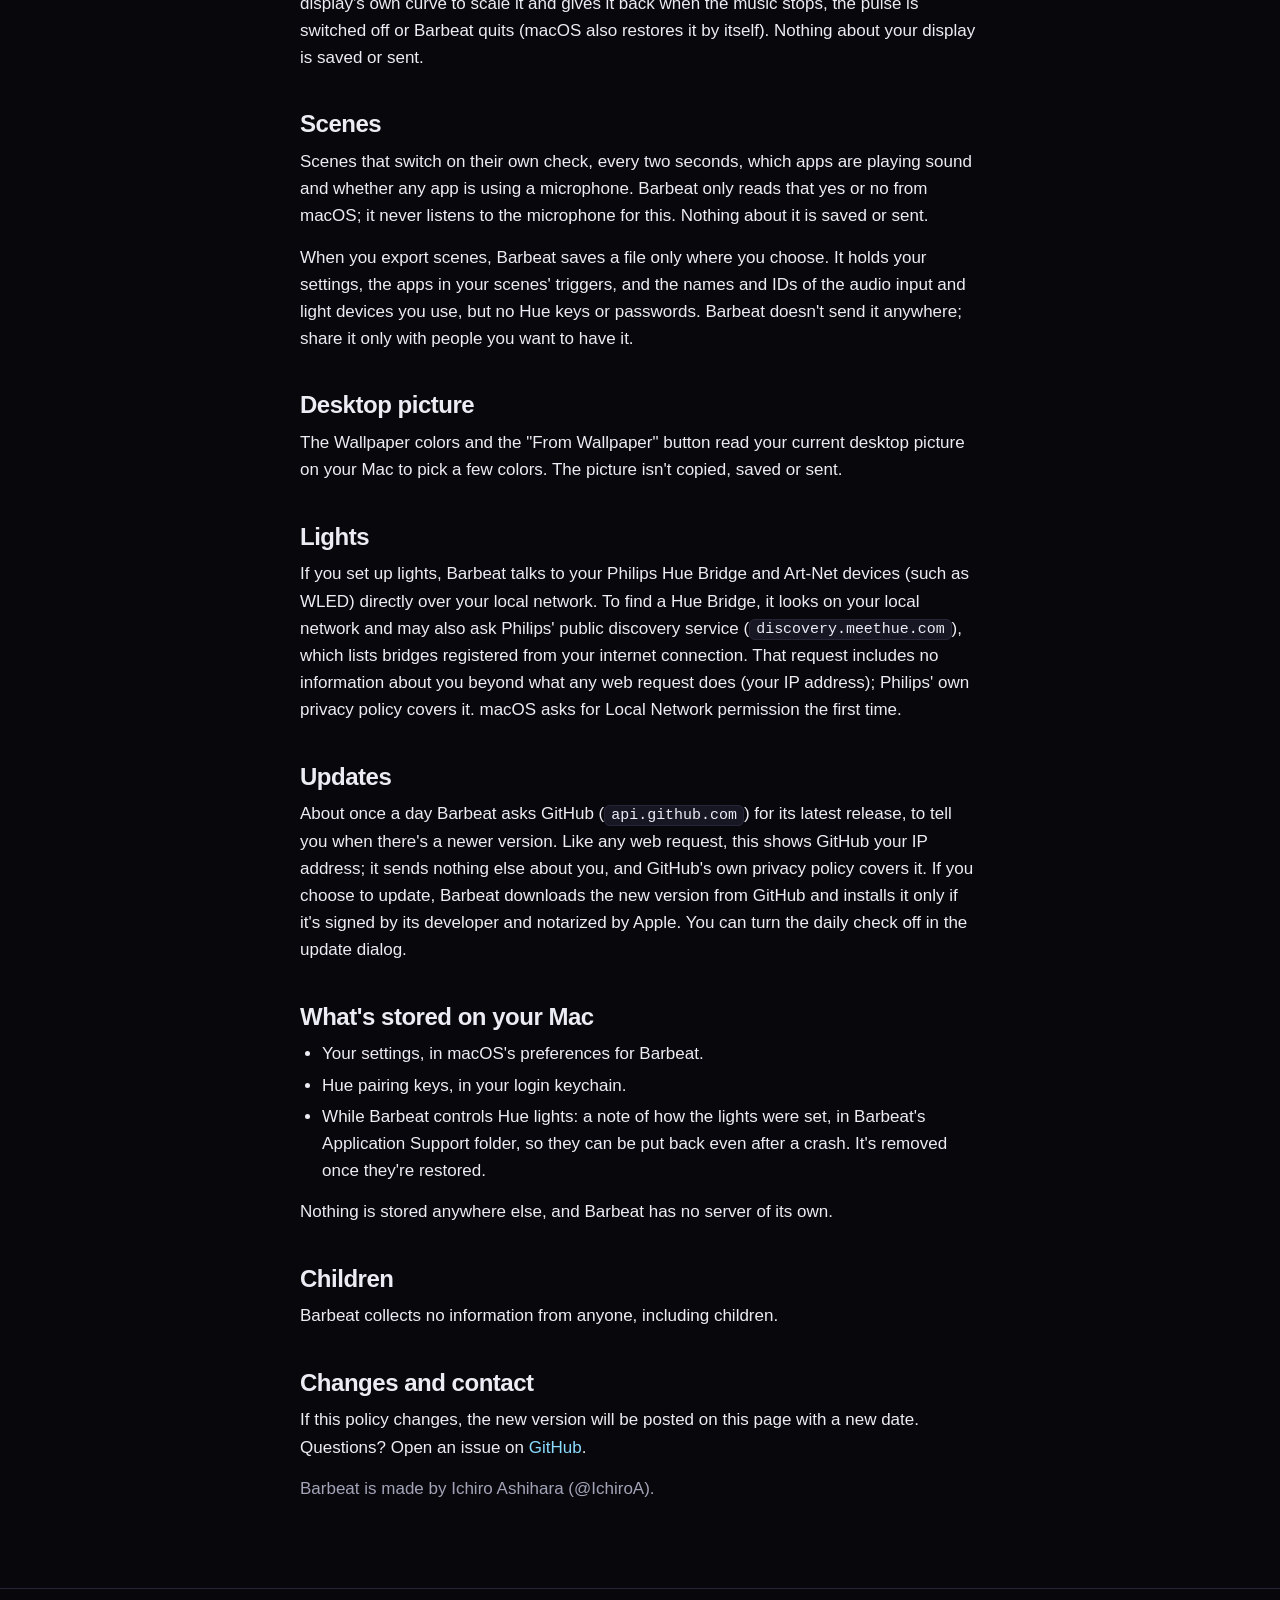
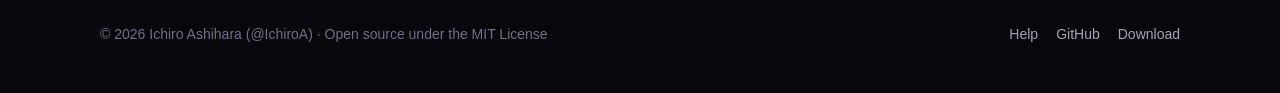
==== commit 1e77905a: "Barbeat 2.2: watch a camera or capture device, rest when nothing plays Screen colors and the kaleido" ====
--- a/docs/privacy.html
+++ b/docs/privacy.html
@@ -26,10 +26,10 @@
 <main class="page">
   <div class="wrap prose">
     <h1>Privacy policy</h1>
-    <p class="muted">Effective November 21, 2026</p>
+    <p class="muted">Effective November 22, 2026</p>
 
     <div class="summary-box">
-      <p><strong>Barbeat collects no data.</strong> There are no accounts, analytics, ads or tracking. Sound and screen frames are analyzed live on your Mac and never recorded, saved or sent anywhere. The only network traffic goes to lights you set up yourself, on your own network, and a once-a-day check for a newer version on GitHub (which you can turn off).</p>
+      <p><strong>Barbeat collects no data.</strong> There are no accounts, analytics, ads or tracking. Sound, screen frames and camera frames are analyzed live on your Mac and never recorded, saved or sent anywhere. The only network traffic goes to lights you set up yourself, on your own network, and a once-a-day check for a newer version on GitHub (which you can turn off).</p>
     </div>
 
     <h2>Sound</h2>
@@ -38,6 +38,9 @@
     <h2>Screen</h2>
     <p>If you choose Screen colors, Barbeat reads small frames of your screen (192 pixels wide, a few to 15 a second) to work out their colors, or only the window of the app you're listening to. Each frame is analyzed in memory and thrown away; none are saved or sent. Barbeat's own windows are left out. macOS asks your permission first and shows its recording icon in the menu bar while this is on.</p>
     <p>If you start the Kaleidoscope, Barbeat captures the screen the pointer is on, at half its resolution and up to 60 frames a second, while the kaleidoscope runs, leaving out the kaleidoscope's own window. Each frame goes straight to your Mac's graphics chip to be drawn as the kaleidoscope and is then thrown away; none are saved or sent. It uses the same Screen Recording permission, and it stops capturing the moment the kaleidoscope stops.</p>
+
+    <h2>Camera</h2>
+    <p>If you choose a camera or capture device under Screen colors › What it watches (an HDMI capture device, a webcam, a virtual camera or your iPhone), Barbeat reads its frames instead of the screen, on your Mac: a few pixels of a frame, a few times a second, for the colors, and every frame while the kaleidoscope mirrors it. Each frame is analyzed in memory or drawn by the graphics chip and then thrown away; none are recorded, saved or sent. The camera is read only while Screen colors or the kaleidoscope is on, and macOS asks your permission first and shows the camera light while it's in use. Barbeat does not change the device's settings.</p>
 
     <h2>Voice</h2>
     <p>If you turn on Voice, Barbeat listens for singing or speech in the same sound, using Apple's sound recognizer built into macOS. It runs on your Mac; nothing is recorded, saved or sent, and Barbeat never turns speech into words.</p>
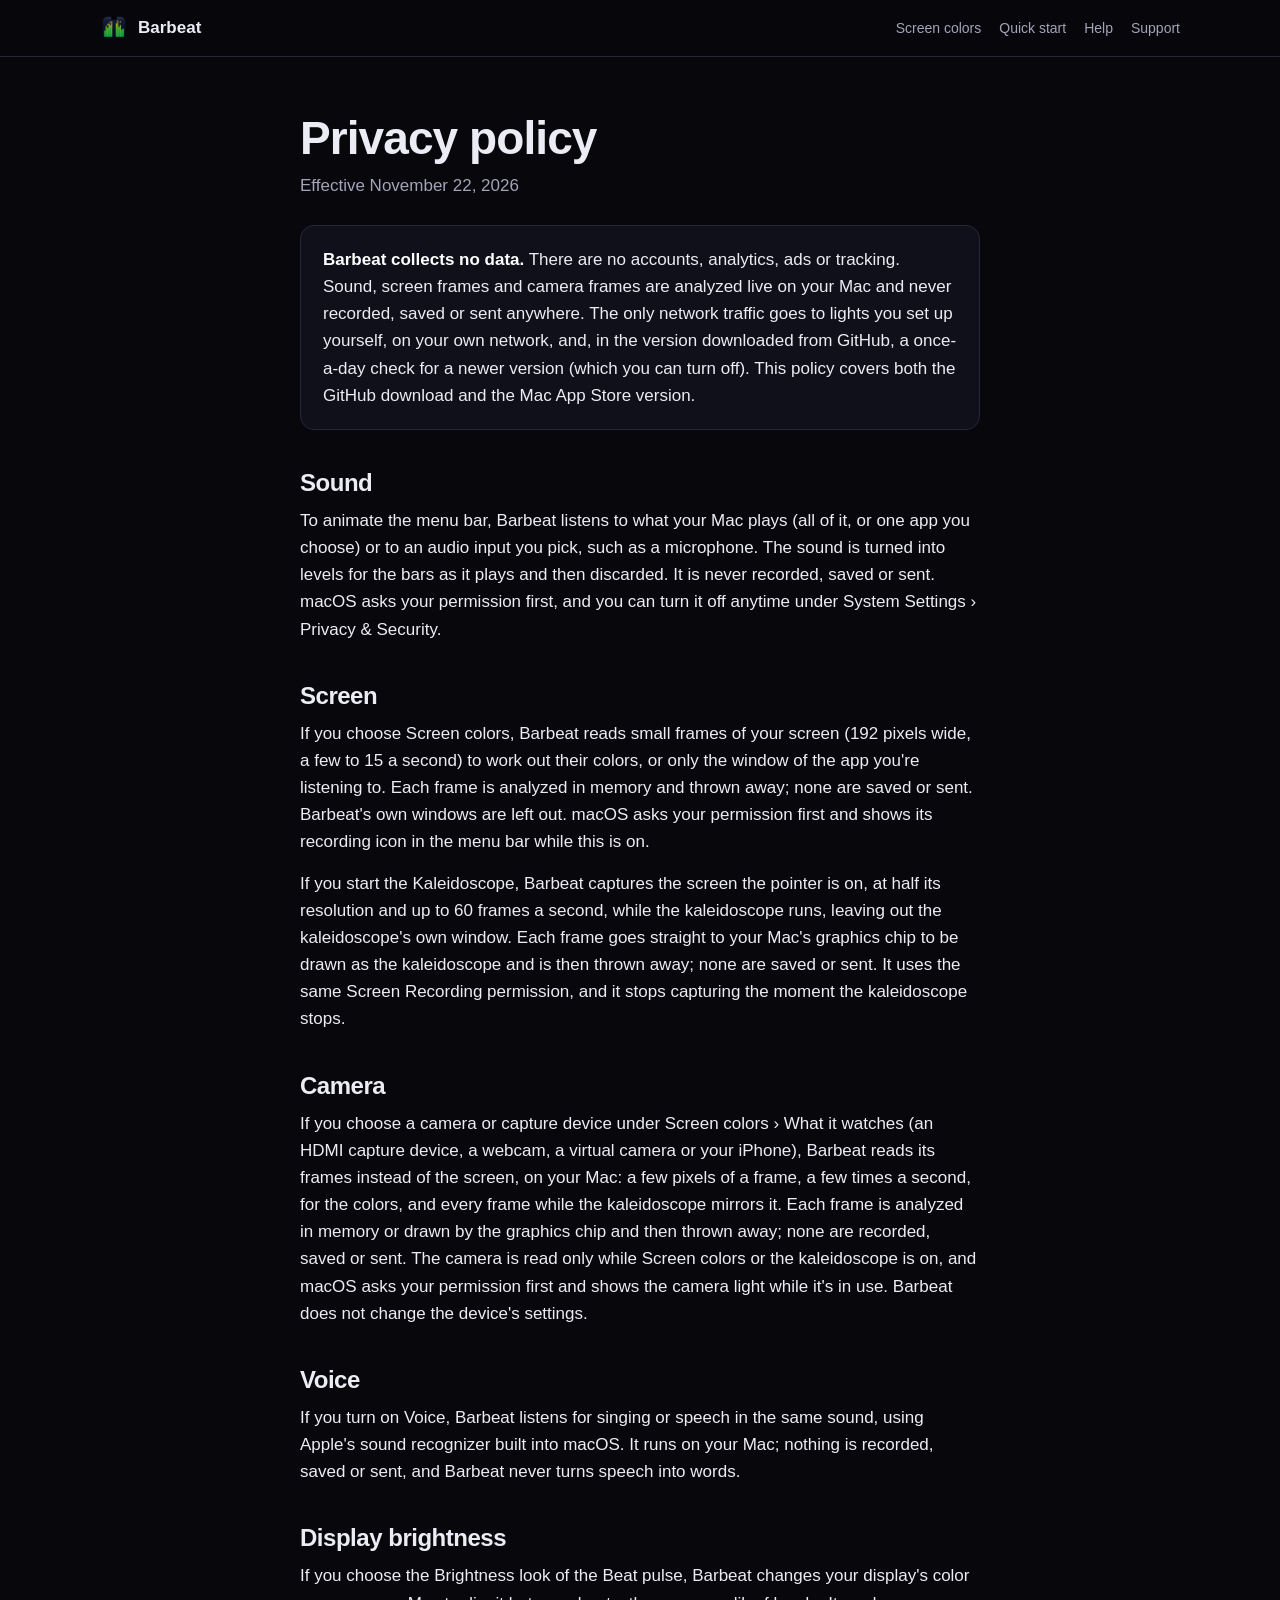
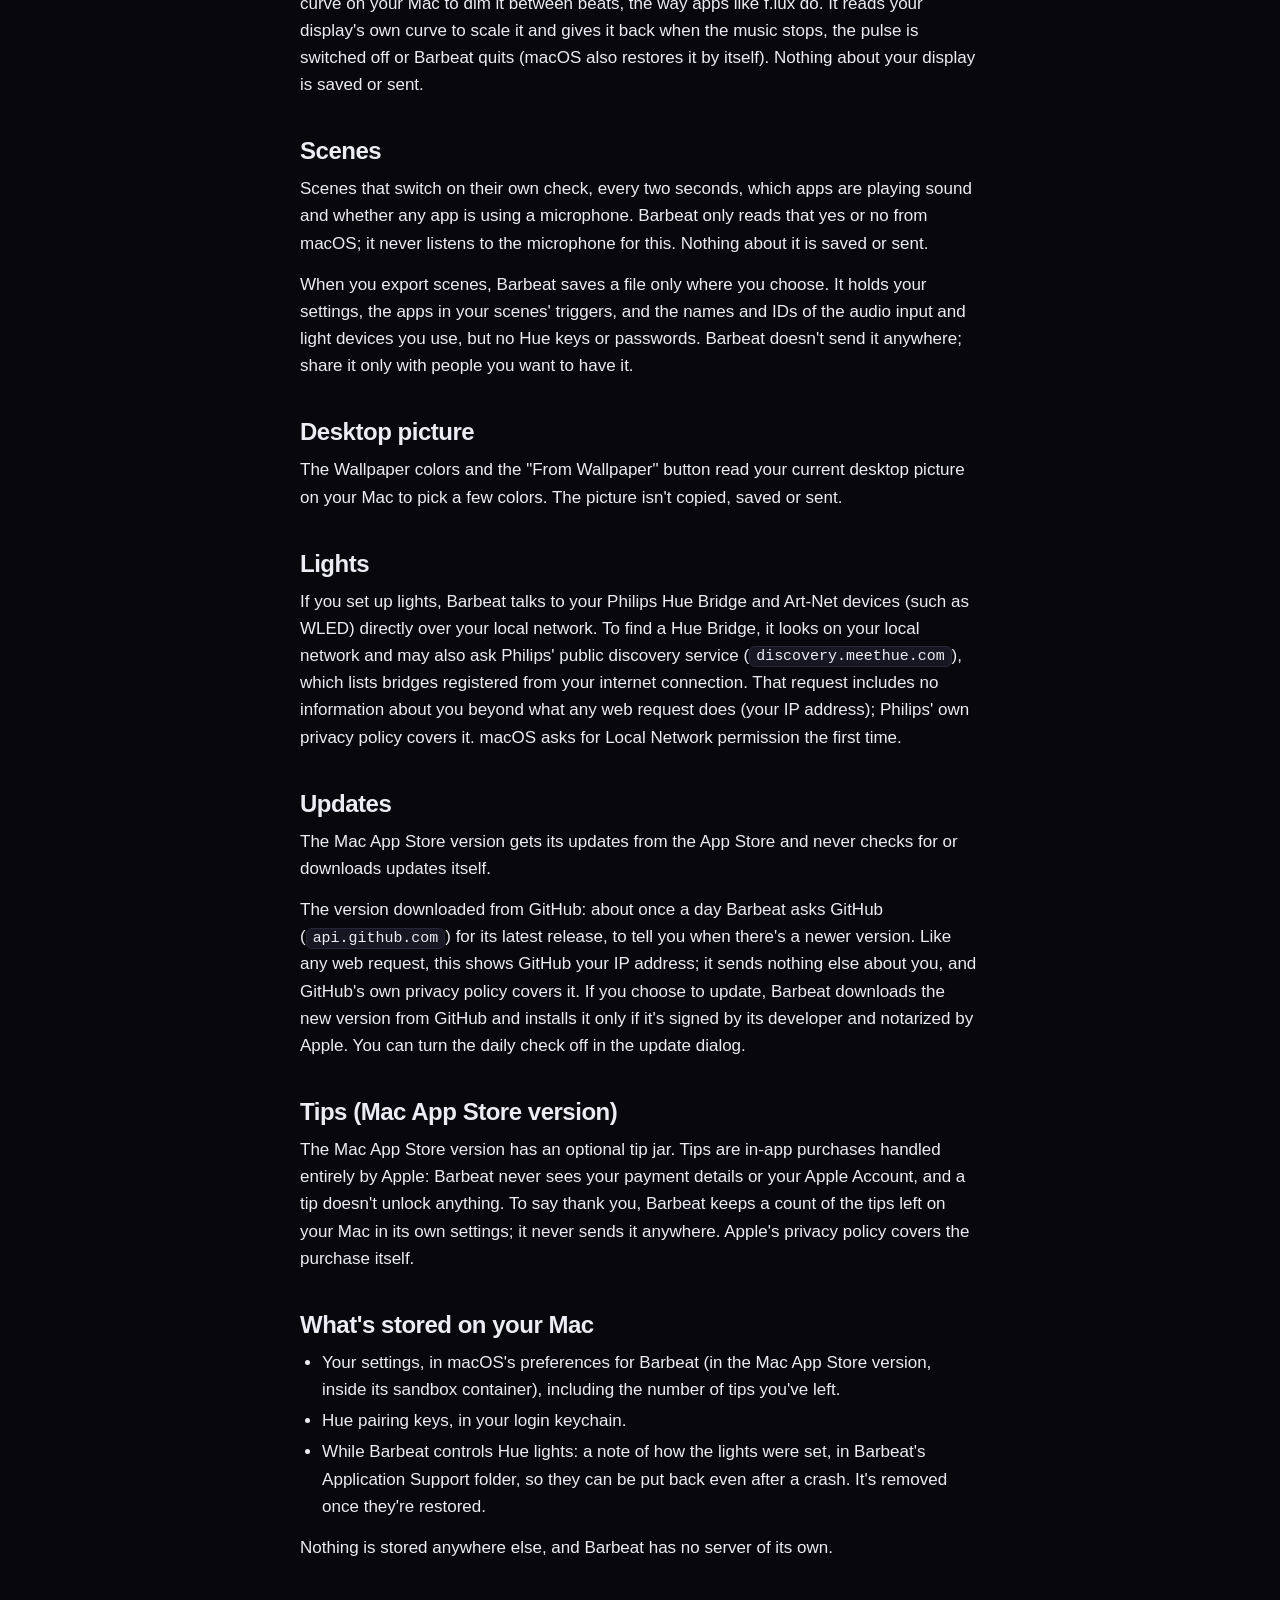
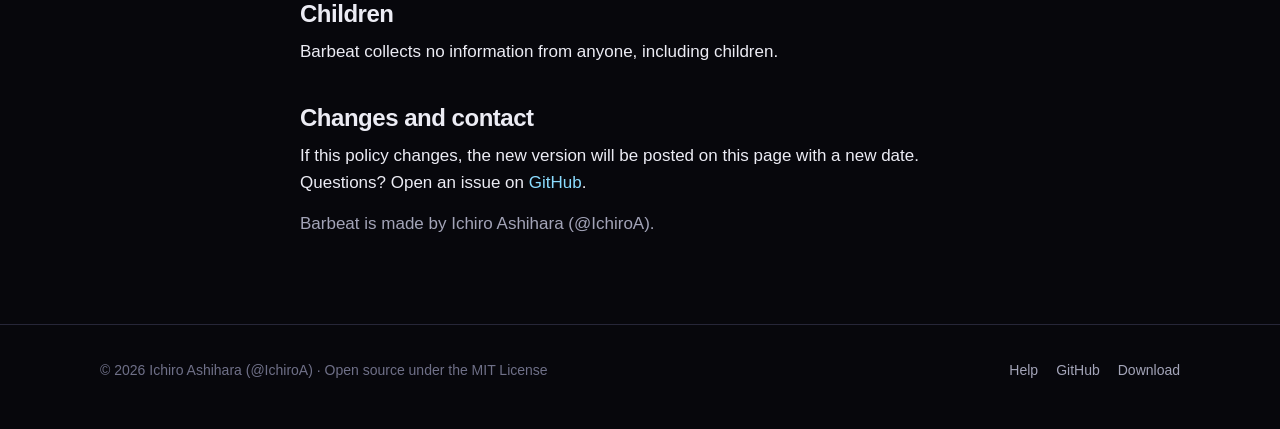
==== commit 53809f5c: "Help site: notes for the Mac App Store version The privacy policy now covers the Mac App Store versi" ====
--- a/docs/privacy.html
+++ b/docs/privacy.html
@@ -4,7 +4,7 @@
   <meta charset="utf-8">
   <meta name="viewport" content="width=device-width, initial-scale=1">
   <title>Barbeat · Privacy</title>
-  <meta name="description" content="Barbeat's privacy policy: it collects no data. Sound and screen frames are analyzed live on your Mac and never recorded, saved or sent. It checks GitHub for updates once a day.">
+  <meta name="description" content="Barbeat's privacy policy: it collects no data. Sound and screen frames are analyzed live on your Mac and never recorded, saved or sent. The GitHub download checks for updates once a day; the Mac App Store version leaves updates to the App Store.">
   <link rel="canonical" href="https://ichiroa.github.io/Barbeat/privacy.html">
   <link rel="icon" href="images/icon.png">
   <link rel="stylesheet" href="style.css">
@@ -29,7 +29,7 @@
     <p class="muted">Effective November 22, 2026</p>
 
     <div class="summary-box">
-      <p><strong>Barbeat collects no data.</strong> There are no accounts, analytics, ads or tracking. Sound, screen frames and camera frames are analyzed live on your Mac and never recorded, saved or sent anywhere. The only network traffic goes to lights you set up yourself, on your own network, and a once-a-day check for a newer version on GitHub (which you can turn off).</p>
+      <p><strong>Barbeat collects no data.</strong> There are no accounts, analytics, ads or tracking. Sound, screen frames and camera frames are analyzed live on your Mac and never recorded, saved or sent anywhere. The only network traffic goes to lights you set up yourself, on your own network, and, in the version downloaded from GitHub, a once-a-day check for a newer version (which you can turn off). This policy covers both the GitHub download and the Mac App Store version.</p>
     </div>
 
     <h2>Sound</h2>
@@ -59,11 +59,15 @@
     <p>If you set up lights, Barbeat talks to your Philips Hue Bridge and Art-Net devices (such as WLED) directly over your local network. To find a Hue Bridge, it looks on your local network and may also ask Philips' public discovery service (<code>discovery.meethue.com</code>), which lists bridges registered from your internet connection. That request includes no information about you beyond what any web request does (your IP address); Philips' own privacy policy covers it. macOS asks for Local Network permission the first time.</p>
 
     <h2>Updates</h2>
-    <p>About once a day Barbeat asks GitHub (<code>api.github.com</code>) for its latest release, to tell you when there's a newer version. Like any web request, this shows GitHub your IP address; it sends nothing else about you, and GitHub's own privacy policy covers it. If you choose to update, Barbeat downloads the new version from GitHub and installs it only if it's signed by its developer and notarized by Apple. You can turn the daily check off in the update dialog.</p>
+    <p>The Mac App Store version gets its updates from the App Store and never checks for or downloads updates itself.</p>
+    <p>The version downloaded from GitHub: about once a day Barbeat asks GitHub (<code>api.github.com</code>) for its latest release, to tell you when there's a newer version. Like any web request, this shows GitHub your IP address; it sends nothing else about you, and GitHub's own privacy policy covers it. If you choose to update, Barbeat downloads the new version from GitHub and installs it only if it's signed by its developer and notarized by Apple. You can turn the daily check off in the update dialog.</p>
+
+    <h2>Tips (Mac App Store version)</h2>
+    <p>The Mac App Store version has an optional tip jar. Tips are in-app purchases handled entirely by Apple: Barbeat never sees your payment details or your Apple Account, and a tip doesn't unlock anything. To say thank you, Barbeat keeps a count of the tips left on your Mac in its own settings; it never sends it anywhere. Apple's privacy policy covers the purchase itself.</p>
 
     <h2>What's stored on your Mac</h2>
     <ul>
-      <li>Your settings, in macOS's preferences for Barbeat.</li>
+      <li>Your settings, in macOS's preferences for Barbeat (in the Mac App Store version, inside its sandbox container), including the number of tips you've left.</li>
       <li>Hue pairing keys, in your login keychain.</li>
       <li>While Barbeat controls Hue lights: a note of how the lights were set, in Barbeat's Application Support folder, so they can be put back even after a crash. It's removed once they're restored.</li>
     </ul>
--- a/docs/style.css
+++ b/docs/style.css
@@ -163,6 +163,10 @@
 
 /* Support */
 .support { text-align: center; }
+/* The Mac App Store version's Help link adds ?from=appstore (see the script at the end of index.html). */
+.appstore-only { display: none; }
+.from-appstore .appstore-only { display: inline-flex; }
+.from-appstore .not-appstore { display: none; }
 .support .lead { margin: 0 auto 26px; }
 .heart { color: var(--pink); }
 
